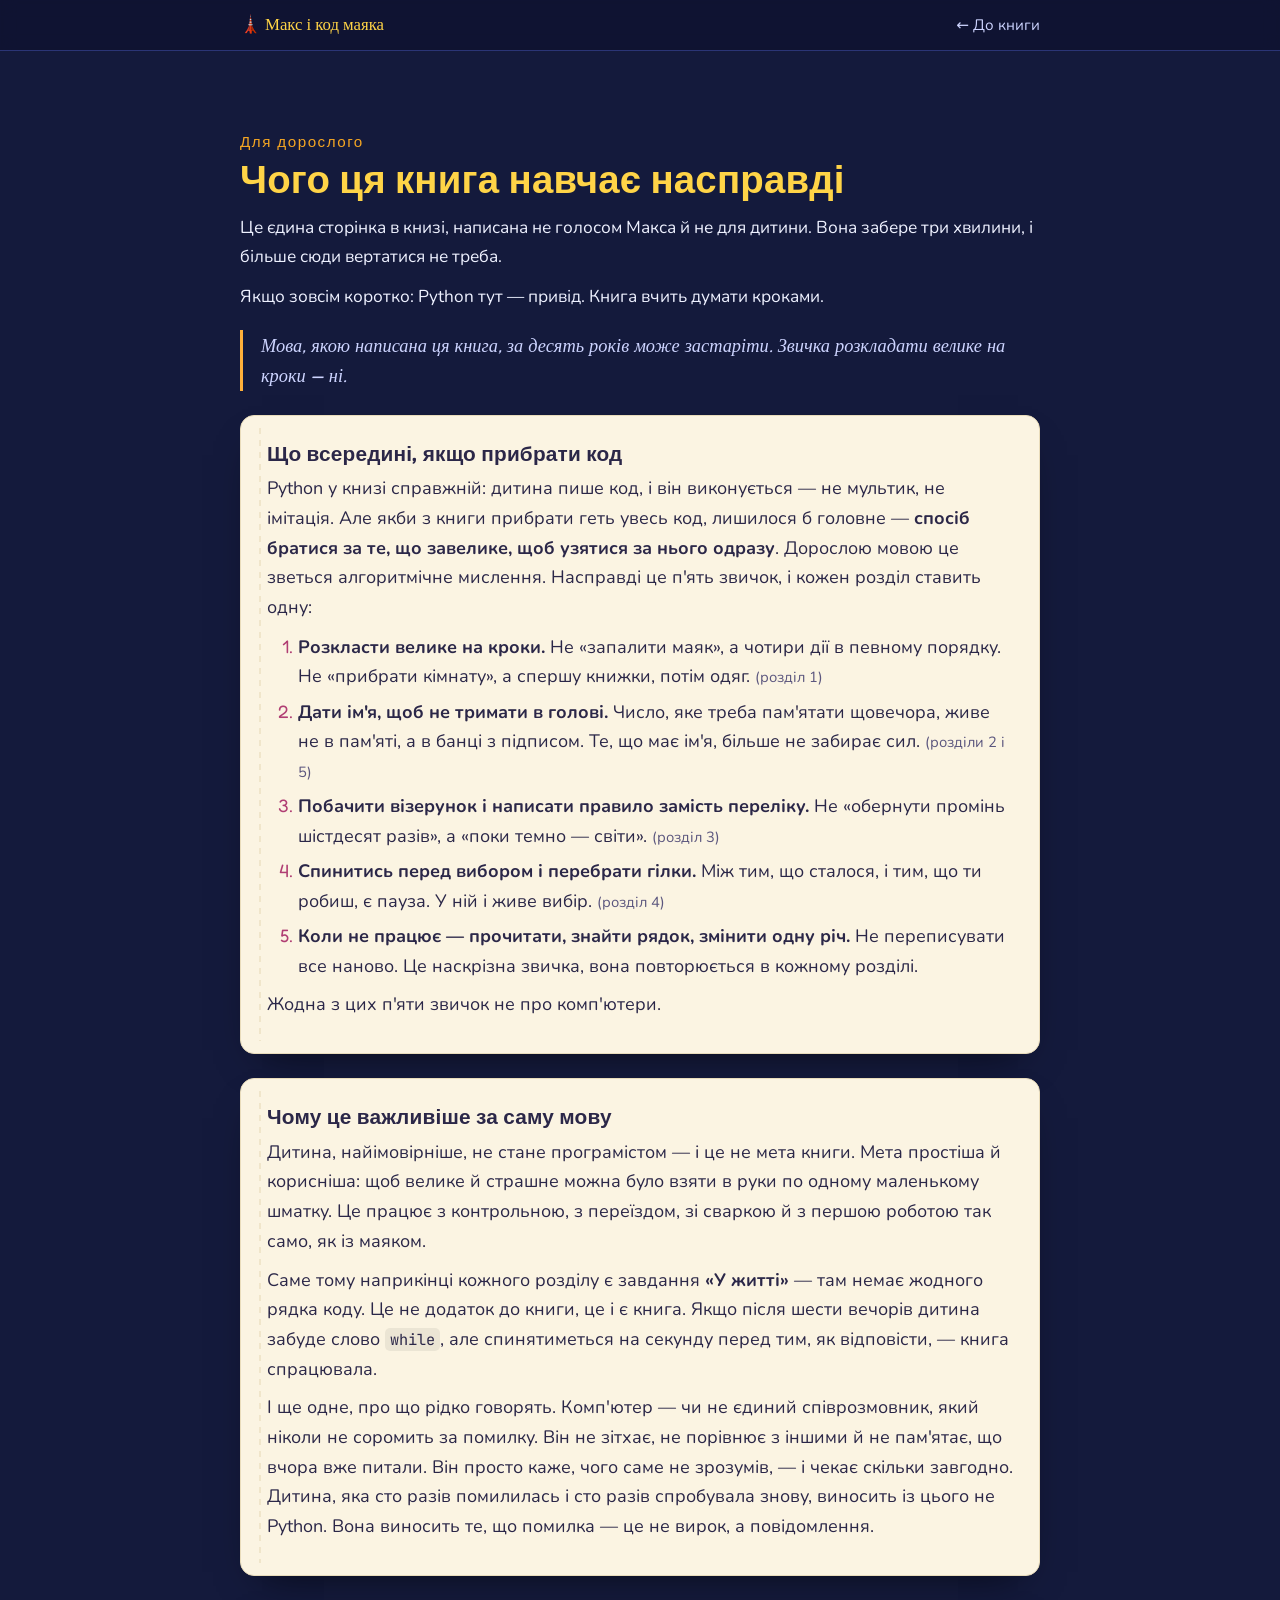
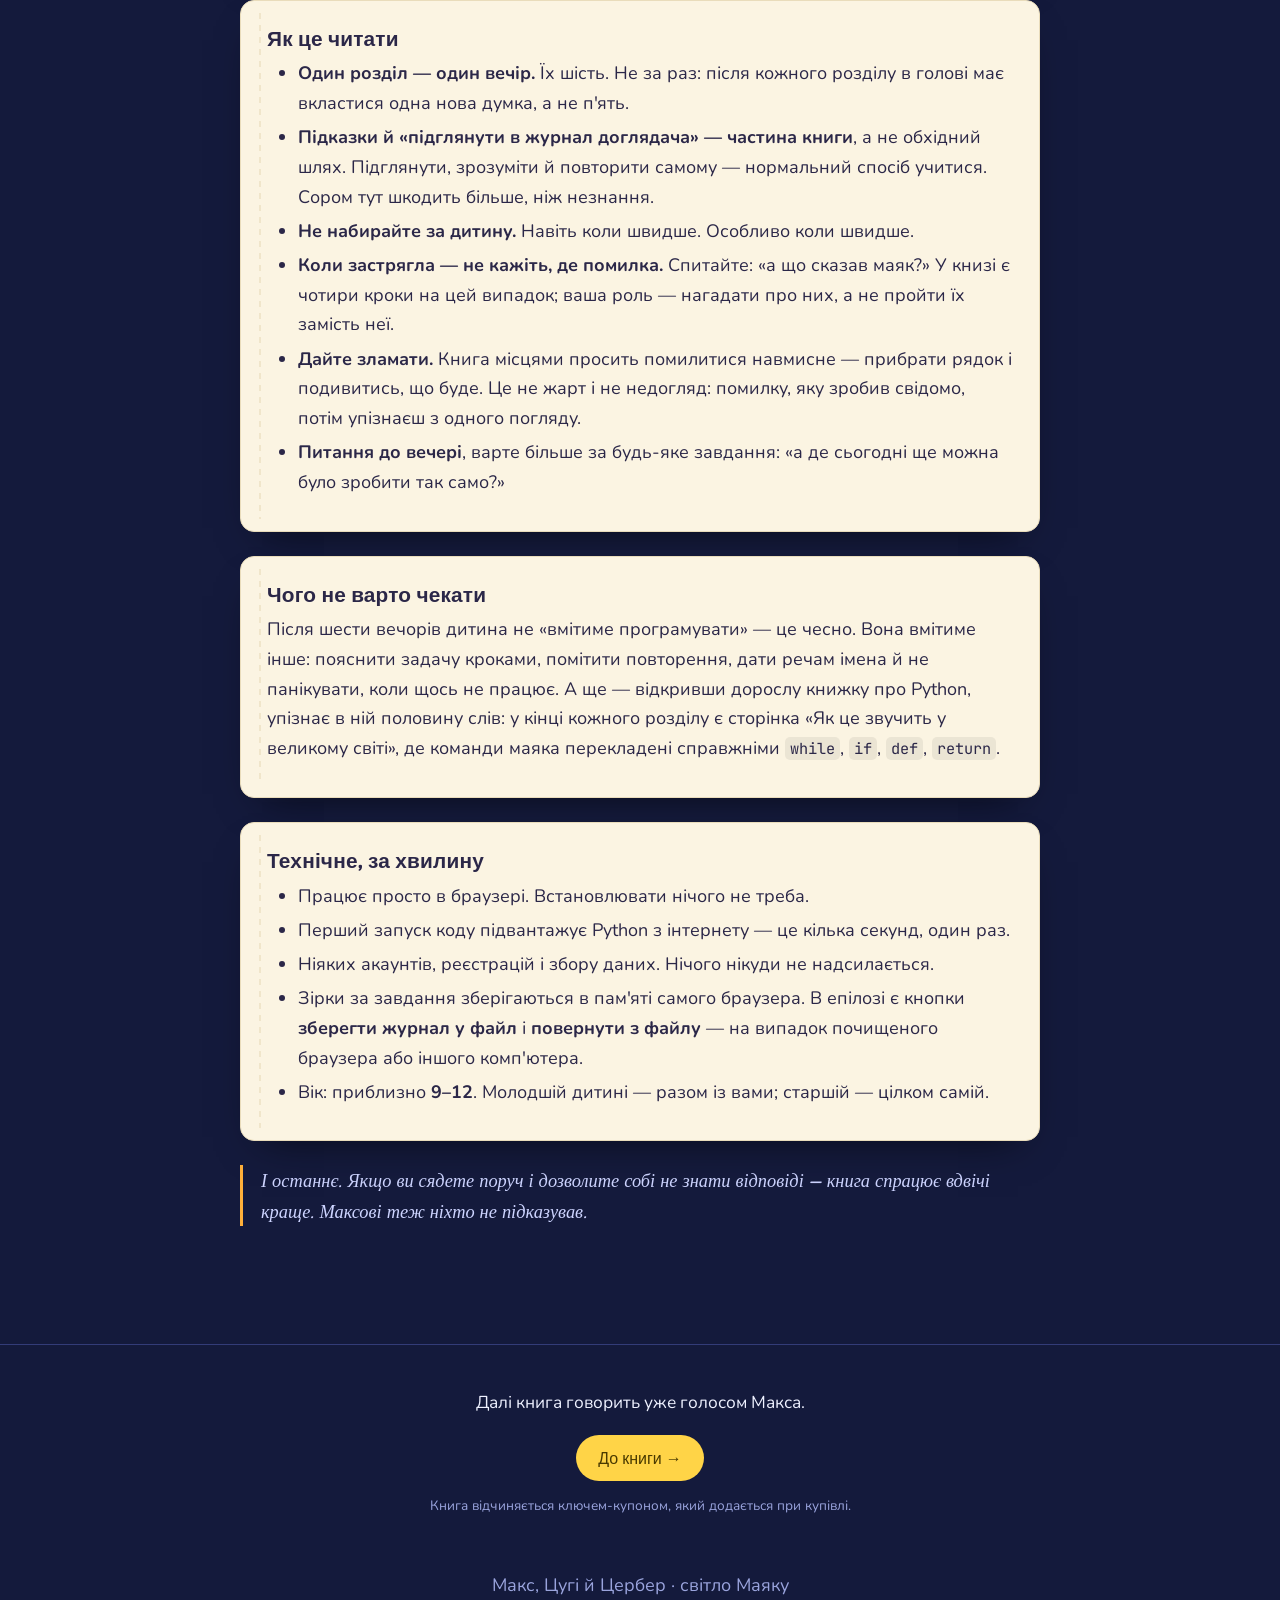
==== dlia-doroslogo.html @ 5ce46578 "adult" ====
<!DOCTYPE html>
<html lang="uk">
<head>
<meta charset="UTF-8">
<meta name="viewport" content="width=device-width, initial-scale=1.0">
<title>Для дорослого · Макс і код маяка</title>
<meta name="description" content="Чого ця книга навчає насправді: п'ять звичок алгоритмічного мислення, як читати книгу з дитиною, чого не варто чекати, вік і технічний мінімум.">
<link rel="preconnect" href="https://fonts.googleapis.com">
<link rel="preconnect" href="https://fonts.gstatic.com" crossorigin>
<link href="https://fonts.googleapis.com/css2?family=Fredoka:wght@400;500;600;700&family=Nunito:ital,wght@0,400;0,600;0,700;0,800;1,400;1,600&family=JetBrains+Mono:wght@400;500;700&display=swap" rel="stylesheet">
<link rel="stylesheet" href="css/style.css?v=20260918">
<!-- Ця сторінка навмисне без дверей маяка: дорослий має прочитати її до купівлі. -->
</head>
<body>

<div class="topbar"><div class="wrap">
  <a class="brand" href="index.html">🗼 Макс і код маяка</a>
  <nav><a href="index.html">← До книги</a></nav>
</div></div>

<!-- ===================== СТОРІНКА ДЛЯ ДОРОСЛОГО =====================
     Текст той самий, що й перший розділ книги — живе в content/story.js.
     data-only каже book.js намалювати тільки його.                     -->
<main id="book" data-only="dlia-doroslogo" style="padding-top:22px"></main>

<hr class="rule">

<div class="wrap center">
  <p class="story">Далі книга говорить уже голосом Макса.</p>
  <a class="btn-link" href="index.html">До книги →</a>
  <p class="mini" style="margin-top:14px">Книга відчиняється ключем-купоном, який додається при купівлі.</p>
</div>

<footer id="book-footer">Макс, Цугі й Цербер · світло Маяку</footer>

<script src="content/story.js?v=20260918"></script>
<script src="js/tasks.js?v=20260918"></script>
<script src="js/book.js?v=20260918"></script>
</body>
</html>
---- css/style.css ----
/* ==========================================================================
   Макс і код маяка — стилі
   ========================================================================== */
:root{
  --night:#141a3c;
  --night-2:#1d2555;
  --night-3:#28316b;
  --beam:#ffd447;
  --lamp:#ffb03a;
  --paper:#fbf4e2;
  --paper-edge:#e9dcbb;
  --ink:#2b2748;
  --ink-soft:#5b567e;
  --sunflower:#f5a623;
  --sea:#3fb3a5;
  --sea-deep:#2a8b80;
  --crimson:#e2574c;
  --cerb:#b98cff;
  --tsugi:#e9b949;
  --star:#c9d2ff;
}
*{box-sizing:border-box}
html{scroll-behavior:smooth}
body{
  margin:0;
  font-family:"Nunito",system-ui,sans-serif;
  color:#eef1ff;
  background:var(--night);
  line-height:1.65;
  font-size:18px;
  overflow-x:hidden;
}
img{max-width:100%}
.wrap{max-width:840px;margin:0 auto;padding:0 20px}
a{color:var(--beam)}

/* ---------- typography ---------- */
h1,h2,h3,h4,.display{font-family:"Fredoka",sans-serif;font-weight:600;line-height:1.14;letter-spacing:.2px}
h1{font-size:clamp(2.2rem,8vw,3.4rem);color:var(--beam);margin:.1em 0}
h2{font-size:clamp(1.7rem,5vw,2.4rem);color:var(--beam);margin:0 0 .15em}
h3{font-size:1.3rem;margin:1.4em 0 .35em;color:#fff}
.chapter-num{
  font-family:"Fredoka",sans-serif;font-size:.95rem;letter-spacing:1.5px;
  color:var(--sunflower);display:block;margin-bottom:.3em;
}

/* ---------- top bar ---------- */
.topbar{
  position:sticky;top:0;z-index:50;background:rgba(15,19,48,.82);
  backdrop-filter:blur(8px);border-bottom:1px solid #2b3576;
}
.topbar .wrap{display:flex;align-items:center;justify-content:space-between;padding:10px 20px}
.topbar .brand{font-family:"Fredoka";color:var(--beam);font-size:1.05rem;text-decoration:none}
.topbar nav a{color:#cdd4ff;text-decoration:none;margin-left:16px;font-size:.95rem}
.topbar nav a:hover{color:#fff}

/* ---------- sections ---------- */
section{padding:56px 0;position:relative}
.hook,.story{font-size:1.08rem}
.story p{margin:.7em 0}
.pull{
  font-family:"Fredoka";font-size:1.15rem;color:#cdd4ff;
  border-left:3px solid var(--lamp);padding-left:18px;margin:18px 0;font-style:italic;
}

/* ---------- postcard from Tsugi ---------- */
.postcard{
  background:linear-gradient(135deg,#2a3374,#1d2555);
  border:1px solid #46529c;border-radius:12px;padding:16px 20px;margin:22px 0;
  position:relative;
}
.postcard .from{
  font-family:"Fredoka";font-size:.85rem;color:var(--tsugi);display:flex;
  align-items:center;gap:8px;margin-bottom:4px;
}
.postcard p{margin:.2em 0;color:#e7ecff;font-style:italic}
.postcard .stamp{
  position:absolute;top:12px;right:14px;width:34px;height:40px;border-radius:4px;
  background:#e2574c22;border:1.5px dashed #e2574c;display:flex;align-items:center;
  justify-content:center;font-size:1.1rem;
}

/* ---------- journal (paper) ---------- */
.journal{
  background:var(--paper);color:var(--ink);border-radius:14px;
  padding:24px 26px;margin:24px 0;border:1px solid var(--paper-edge);
  box-shadow:0 18px 40px -22px rgba(0,0,0,.7);position:relative;
}
.journal::before{
  content:"";position:absolute;left:18px;top:12px;bottom:12px;width:2px;
  background:repeating-linear-gradient(var(--paper-edge) 0 6px,transparent 6px 12px);opacity:.6;
}
.journal h3{color:var(--ink);margin-top:.1em}
.journal p{margin:.5em 0}
.journal .small{color:var(--ink-soft);font-size:.92rem}
.journal code{background:#00000010;border-radius:5px;padding:1px 5px;font-family:"JetBrains Mono";font-size:.85em}

/* ---------- anatomy ---------- */
.anatomy{margin:18px 0 6px}
.anatomy-line{font-family:"JetBrains Mono",monospace;font-size:1.12rem;display:flex;flex-wrap:wrap;justify-content:center}
.tok{display:inline-flex;flex-direction:column;align-items:center;position:relative;padding:2px 1px}
.tok .glyph{padding:6px 8px;border-radius:8px;font-weight:500;white-space:pre}
.tok .cap{font-family:"Nunito";font-size:.8rem;line-height:1.25;margin-top:26px;max-width:140px;text-align:center;position:relative}
.tok .cap:empty{display:none}
.tok .cap::before{content:"";position:absolute;top:-22px;left:50%;width:2px;height:18px;background:currentColor;opacity:.5;transform:translateX(-50%)}
.tok.t-kw .glyph{background:#fff2cf;color:#a5741a}.tok.t-kw .cap{color:#a5741a}
.tok.t-fn .glyph{background:#d4f5ef;color:#1c7a6e}.tok.t-fn .cap{color:#1c7a6e}
.tok.t-num .glyph{background:#ffe0ee;color:#b03e73}.tok.t-num .cap{color:#b03e73}
.tok.t-str .glyph{background:#e3f5d6;color:#4a7a2c}.tok.t-str .cap{color:#4a7a2c}
.tok.t-punc .glyph{background:#e7e9fb;color:#5b567e}.tok.t-punc .cap{color:#7a75a0}

/* ---------- diagrams ---------- */
.diagram{margin:20px 0;text-align:center}
.diagram svg{max-width:100%;height:auto}
.legend{display:flex;flex-wrap:wrap;gap:12px 20px;justify-content:center;margin:10px 0;font-size:.9rem;color:var(--ink-soft)}
.legend div{display:flex;align-items:center;gap:8px}
.legend .chip{width:34px;height:22px;flex:none}

/* ==========================================================================
   Пісочниця (sandbox)
   ========================================================================== */
.sandbox{
  background:linear-gradient(180deg,var(--night-2),var(--night-3));
  border:1px solid #3a4699;border-radius:16px;padding:18px;margin:26px 0;
}
.sandbox .sb-head{display:flex;align-items:center;justify-content:space-between;gap:10px;flex-wrap:wrap;margin-bottom:10px}
.sandbox .sb-title{font-family:"Fredoka";color:var(--beam);font-size:1.1rem}
.sandbox .sb-grid{display:grid;grid-template-columns:1fr;gap:14px}
@media(min-width:760px){.sandbox .sb-grid{grid-template-columns:1.1fr .9fr}}

.sb-editor{position:relative;border-radius:10px;overflow:hidden;border:1px solid #2b3576;background:#141a3c}
.sb-editor textarea{
  width:100%;min-height:150px;resize:vertical;border:none;outline:none;
  background:transparent;color:#e7ecff;font-family:"JetBrains Mono",monospace;
  font-size:.95rem;line-height:1.7;padding:14px;tab-size:4;white-space:pre;
}
.sb-controls{display:flex;gap:8px;flex-wrap:wrap;margin-top:8px}

.sb-stage{background:#0f1330;border:1px solid #2b3576;border-radius:10px;padding:12px;display:flex;flex-direction:column;align-items:center;gap:8px}
.beam-stage{position:relative;width:170px;height:170px}
.beam-rot{position:absolute;inset:0;transition:transform .5s ease}
.status{font-family:"JetBrains Mono";font-size:.82rem;color:#c7cffb;width:100%}
.status b{color:var(--beam);font-weight:500}

.console{
  font-family:"JetBrains Mono";font-size:.85rem;background:#0c1029;border:1px solid #2b3576;
  border-radius:10px;padding:10px 12px;margin-top:10px;min-height:2.2em;white-space:pre-wrap;
  color:#c7cffb;max-height:180px;overflow:auto;
}
.console .err{color:#ffb3ad}
.console .ok{color:#8ff0c2}
.console .cat{color:var(--tsugi)}

/* ---------- buttons ---------- */
button.btn{
  font-family:"Fredoka",sans-serif;font-size:1rem;cursor:pointer;background:var(--beam);
  color:#4a3a00;border:none;border-radius:999px;padding:9px 20px;transition:transform .1s,filter .15s;
}
button.btn:hover{filter:brightness(1.06)}
button.btn:active{transform:translateY(1px)}
button.btn.ghost{background:transparent;color:#dfe4ff;border:1.5px solid #5b66c4}
button.btn.small{padding:7px 14px;font-size:.9rem}
button.btn:disabled{opacity:.5;cursor:default}
button.btn:focus-visible,select:focus-visible,textarea:focus-visible{outline:3px solid #fff;outline-offset:2px}
select.pick{font-family:"Nunito";font-size:.95rem;padding:8px 12px;border-radius:10px;border:1.5px solid #5b66c4;background:#eef1ff;color:var(--ink)}

/* ---------- applied box ---------- */
.applied{background:rgba(63,179,165,.12);border:1px solid var(--sea);border-radius:12px;padding:16px 20px;margin:22px 0}
.applied .tag{font-family:"Fredoka";font-size:.85rem;color:var(--sea);display:block;margin-bottom:2px}

/* ---------- secret ---------- */
.secret{background:#0f1330;border:1px dashed #5b66c4;border-radius:14px;padding:22px;margin:24px 0;color:#c7cffb}
.secret h3{color:var(--tsugi)}

hr.rule{border:none;border-top:1px solid #333c78;margin:44px 0}
.center{text-align:center}
.mini{font-size:.85rem;color:#9aa4dd}
footer{padding:40px 0 60px;text-align:center;color:#9aa4dd}

@media (max-width:560px){
  body{font-size:17px}
  .journal{padding:20px 18px}
  .anatomy-line{font-size:1rem}
  .tok .cap{max-width:100px;font-size:.72rem}
}
@media (prefers-reduced-motion:reduce){
  .beam-sweep{animation:none!important}
  html{scroll-behavior:auto}
  .beam-rot{transition:none}
}

/* ==========================================================================
   Двері маяка — екран з купоном
   ========================================================================== */
.gate{
  position:fixed;inset:0;z-index:1000;display:flex;align-items:center;justify-content:center;
  padding:24px;background:radial-gradient(120% 90% at 50% 25%,#25306e 0%,#0e1330 70%);
  transition:opacity .5s ease;
}
html.unlocked .gate{display:none}
html.gated{overflow:hidden}
.gate.open{opacity:0;pointer-events:none}
.gate-card{
  max-width:420px;width:100%;text-align:center;background:rgba(20,26,60,.6);
  border:1px solid #3a4699;border-radius:18px;padding:30px 26px;
  box-shadow:0 30px 60px -30px rgba(0,0,0,.8);
}
.gate-card h1{font-size:1.9rem;margin:.2em 0 .1em}
.gate-card p{color:#cdd4ff;margin:.4em 0}
.gate-row{display:flex;gap:8px;margin:16px 0 6px;flex-wrap:wrap;justify-content:center}
.gate-row input{
  flex:1;min-width:160px;font-family:"JetBrains Mono";font-size:1.05rem;text-align:center;
  padding:11px 14px;border-radius:12px;border:1.5px solid #5b66c4;background:#0f1330;color:#fff;
  letter-spacing:1px;
}
.gate-row input:focus-visible{outline:3px solid var(--beam);outline-offset:2px}
.gate-fb{min-height:1.4em;font-weight:700;margin-top:6px}
.gate-fb.ok{color:#8ff0c2}
.gate-fb.no{color:#ffb3ad}
.gate .beam-on{transition:opacity .6s ease}
/* єдині відчинені двері: сторінка для дорослого, ще до купівлі */
.gate-open{margin:14px 0 0;font-size:.9rem;line-height:1.45}
.gate-open a{color:var(--beam);text-decoration:none;border-bottom:1px dotted currentColor}
.gate-open a:hover{color:#fff}

/* ==========================================================================
   Записка Макса — голос оповідача на полях журналу
   ========================================================================== */
.maxnote{
  background:rgba(233,185,73,.10);border:1px dashed var(--tsugi);border-radius:12px;
  padding:14px 18px;margin:22px 0;color:#f2e9d4;font-style:italic;
}
.maxnote .who{
  font-family:"Fredoka";font-style:normal;font-size:.85rem;color:var(--tsugi);
  display:block;margin-bottom:2px;
}
.maxnote p{margin:.3em 0}

/* ---------- списки в журналі ---------- */
.journal ul,.journal ol{margin:.5em 0 .5em 1.1em;padding-left:.6em}
.journal li{margin:.25em 0}
.journal ol li::marker{font-family:"Fredoka";color:#b03e73}

/* ---------- банки з насінням біля маяка ---------- */
.jars{display:flex;gap:10px;flex-wrap:wrap;justify-content:center;width:100%}
.jar{
  display:flex;flex-direction:column;align-items:center;gap:1px;
  font-family:"JetBrains Mono";font-size:.72rem;color:#c7cffb;
}
.jar-name{color:#9aa4dd}
.jar-count{color:var(--beam);font-weight:500;font-size:.85rem;line-height:1}

.sb-controls .hint{align-self:center;opacity:.7}
@media (max-width:560px){.sb-controls .hint{display:none}}

/* ---------- посилання, що виглядає кнопкою ---------- */
.btn-link,a.btn{
  display:inline-block;font-family:"Fredoka",sans-serif;font-size:1rem;text-decoration:none;
  background:var(--beam);color:#4a3a00;border-radius:999px;padding:10px 22px;
  transition:filter .15s,transform .1s;
}
.btn-link:hover,a.btn:hover{filter:brightness(1.06)}
.btn-link:active,a.btn:active{transform:translateY(1px)}

/* ==========================================================================
   Завдання — те, що дитина робить сама
   ========================================================================== */
.task{
  background:rgba(63,179,165,.07);border:1px solid #3a4699;border-left:4px solid var(--sea);
  border-radius:14px;padding:18px 20px;margin:28px 0;scroll-margin-top:70px;
}
.task.done{border-left-color:var(--beam);background:rgba(255,212,71,.07)}
.task-head{display:flex;align-items:baseline;gap:10px;flex-wrap:wrap}
.task-head h3{margin:0;color:#fff;font-size:1.2rem;flex:1}
.task-tag{
  font-family:"Fredoka";font-size:.78rem;letter-spacing:1.2px;text-transform:uppercase;
  color:var(--sea);border:1px solid var(--sea);border-radius:999px;padding:2px 10px;
}
.task .star{font-size:1.3rem;color:var(--beam);line-height:1}
.task-goal{margin:8px 0 2px;color:#e7ecff}
.task-goal code{background:#00000030;border-radius:5px;padding:1px 5px;font-family:"JetBrains Mono";font-size:.85em}
.task .sandbox{margin:14px 0 10px}

.hint{
  background:#0f1330;border:1px dashed #5b66c4;border-radius:10px;
  padding:8px 14px;margin:8px 0;color:#c7cffb;font-size:.95rem;
}
.hint summary{cursor:pointer;font-family:"Fredoka";color:var(--tsugi);list-style:none}
.hint summary::-webkit-details-marker{display:none}
.hint summary::before{content:"▸ ";color:var(--tsugi)}
.hint[open] summary::before{content:"▾ "}
.hint > div,.hint pre{margin:8px 0 4px}
.hint pre{
  background:#0c1029;border:1px solid #2b3576;border-radius:8px;padding:10px 12px;
  overflow:auto;font-family:"JetBrains Mono";font-size:.85rem;color:#e7ecff;
}
.hint code{font-family:"JetBrains Mono"}

/* вердикт маяка після запуску */
.verdict{border-radius:10px;padding:10px 14px;margin-top:10px;font-size:.95rem}
.verdict.ok{background:rgba(143,240,194,.12);border:1px solid #8ff0c2;color:#c9ffe6}
.verdict.no{background:rgba(255,179,173,.10);border:1px solid #ffb3ad;color:#ffdad7}
.verdict ul{margin:6px 0 0 1.1em;padding:0}
.verdict li{margin:.2em 0}
.verdict code{background:#00000030;border-radius:5px;padding:1px 5px;font-family:"JetBrains Mono";font-size:.85em}

/* галочка «я спробував» у блоці «У житті» */
.applied .did{
  display:flex;align-items:center;gap:8px;margin-top:10px;
  font-size:.92rem;color:#bfe9e2;cursor:pointer;
}
.applied .did input{width:18px;height:18px;accent-color:var(--sea);cursor:pointer}

/* журнал завдань в епілозі */
.progress-box{
  background:#0f1330;border:1px solid #3a4699;border-radius:14px;padding:20px 22px;margin:26px 0;
}
.progress-box h3{margin-top:0;color:var(--beam)}
.progress-box h4{font-family:"Fredoka";font-size:1rem;color:#cdd4ff;margin:14px 0 4px}
.progress-box .count{color:#cdd4ff;margin:0}
.progress-list{list-style:none;margin:0;padding:0}
.progress-list li{display:flex;align-items:baseline;gap:8px;padding:3px 0;flex-wrap:wrap}
.progress-list .mark{color:var(--beam)}
.progress-list li.done a{color:#8ff0c2}
.progress-list a{color:#dfe4ff;text-decoration:none;border-bottom:1px dotted #5b66c4}
.progress-list .where{color:#7d86c0;font-size:.82rem;margin-left:auto}
.progress-box .small{color:#9aa4dd;font-size:.85rem;margin-bottom:0}

/* ==========================================================================
   Опори для читача: «коротше кажучи», слово на полях, міст до Python,
   картка «коли не працює» — і палітра команд над пісочницею.
   ========================================================================== */

/* ---------- «Коротше кажучи» — якір після складного місця ---------- */
.gist{
  background:rgba(255,212,71,.10);border-left:4px solid var(--beam);border-radius:0 10px 10px 0;
  padding:10px 16px;margin:14px 0;color:#f6efdb;
}
.gist > span{
  font-family:"Fredoka";color:var(--beam);font-size:.85rem;display:block;margin-bottom:1px;
}
.gist code{background:#00000030;border-radius:5px;padding:1px 5px;font-family:"JetBrains Mono";font-size:.85em}

/* ---------- слово на полях ---------- */
.word{
  border-left:3px dotted var(--sunflower);background:rgba(245,166,35,.07);
  border-radius:0 10px 10px 0;padding:8px 16px;margin:12px 0;
  font-size:.94rem;color:#f0e4cf;
}
.word b{font-family:"Fredoka";color:var(--sunflower);font-weight:600}

/* ---------- міст до справжнього Python ---------- */
.bridge{
  background:rgba(91,102,196,.12);border:1px solid #5b66c4;border-radius:12px;
  padding:16px 20px;margin:24px 0;
}
.bridge > .tag{
  font-family:"Fredoka";font-size:.85rem;color:#a9b4ff;display:block;margin-bottom:8px;
}
.bridge table{width:100%;border-collapse:collapse;font-size:.95rem}
.bridge td{padding:5px 8px 5px 0;vertical-align:baseline;border-top:1px solid #333c78}
.bridge tr:first-child td{border-top:none}
.bridge .ours{color:#e7ecff;white-space:nowrap}
.bridge .arrow{color:#7d86c0;width:1.6em;text-align:center}
.bridge .theirs code{
  font-family:"JetBrains Mono";font-size:.88em;background:#00000040;color:var(--beam);
  border-radius:5px;padding:2px 7px;white-space:nowrap;
}
.bridge .note{color:#9aa4dd;font-size:.86rem;padding-left:10px}
.bridge .small{margin:10px 0 0;color:#c7cffb}
@media (max-width:560px){
  .bridge .note{display:none}
  .bridge .ours{white-space:normal}
}

/* ---------- картка «коли не працює» ---------- */
.debugcard{
  background:rgba(226,87,76,.08);border:1px solid var(--crimson);border-radius:12px;
  padding:16px 20px;margin:24px 0;
}
.debugcard > .tag{
  font-family:"Fredoka";font-size:.9rem;color:#ff9d95;display:block;margin-bottom:6px;
}
.debugcard ol{margin:.4em 0 .4em 1.1em;padding-left:.6em}
.debugcard li{margin:.35em 0}
.debugcard li::marker{font-family:"Fredoka";color:var(--crimson)}
.debugcard .small{margin:10px 0 0;color:#e8d5d3}

/* ---------- плашка «Полагодь» ---------- */
.task-tag.fix{background:rgba(226,87,76,.2);color:#ff9d95;border-color:var(--crimson)}
.task.fix{border-left-color:var(--crimson);background:rgba(226,87,76,.06)}
.task.fix.done{border-left-color:var(--beam);background:rgba(255,212,71,.07)}

/* ---------- палітра команд над редактором ---------- */
.palette{
  background:rgba(15,19,48,.5);border:1px solid #333c78;border-radius:12px;
  padding:8px 12px;margin-bottom:10px;
}
.palette > summary{
  cursor:pointer;list-style:none;font-family:"Fredoka";font-size:.9rem;color:#a9b4ff;
}
.palette > summary::-webkit-details-marker{display:none}
.palette > summary::before{content:"▸ ";color:#7d86c0}
.palette[open] > summary::before{content:"▾ "}
.palette-body{margin-top:8px;display:flex;flex-direction:column;gap:7px}
.palette-grp{display:flex;flex-wrap:wrap;gap:5px;align-items:center}
.palette-name{
  font-family:"Fredoka";font-size:.75rem;color:#7d86c0;width:5.4em;flex:none;
}
button.chip-cmd{
  font-family:"JetBrains Mono",monospace;font-size:.78rem;cursor:pointer;
  background:#1b2250;color:#dfe4ff;border:1px solid #3a4699;border-radius:8px;
  padding:4px 9px;transition:background .12s,transform .08s;
}
button.chip-cmd:hover{background:#2b3576;color:#fff}
button.chip-cmd:active{transform:translateY(1px)}
button.chip-cmd:focus-visible{outline:3px solid var(--beam);outline-offset:2px}
@media (max-width:560px){
  .palette-name{width:100%;margin-bottom:-2px}
  button.chip-cmd{font-size:.74rem;padding:5px 8px}
}

/* ---------- голос Цербера в журналі пісочниці ---------- */
.console .cerb{color:var(--cerb)}

/* ---------- зберегти / повернути журнал зірок ---------- */
.progress-keep{display:flex;gap:8px;flex-wrap:wrap;margin:14px 0 4px}
.progress-keep .btn{display:inline-block;cursor:pointer}
label.btn.ghost{
  font-family:"Fredoka",sans-serif;font-size:.9rem;background:transparent;color:#dfe4ff;
  border:1.5px solid #5b66c4;border-radius:999px;padding:7px 14px;
}
label.btn.ghost:hover{filter:brightness(1.1)}
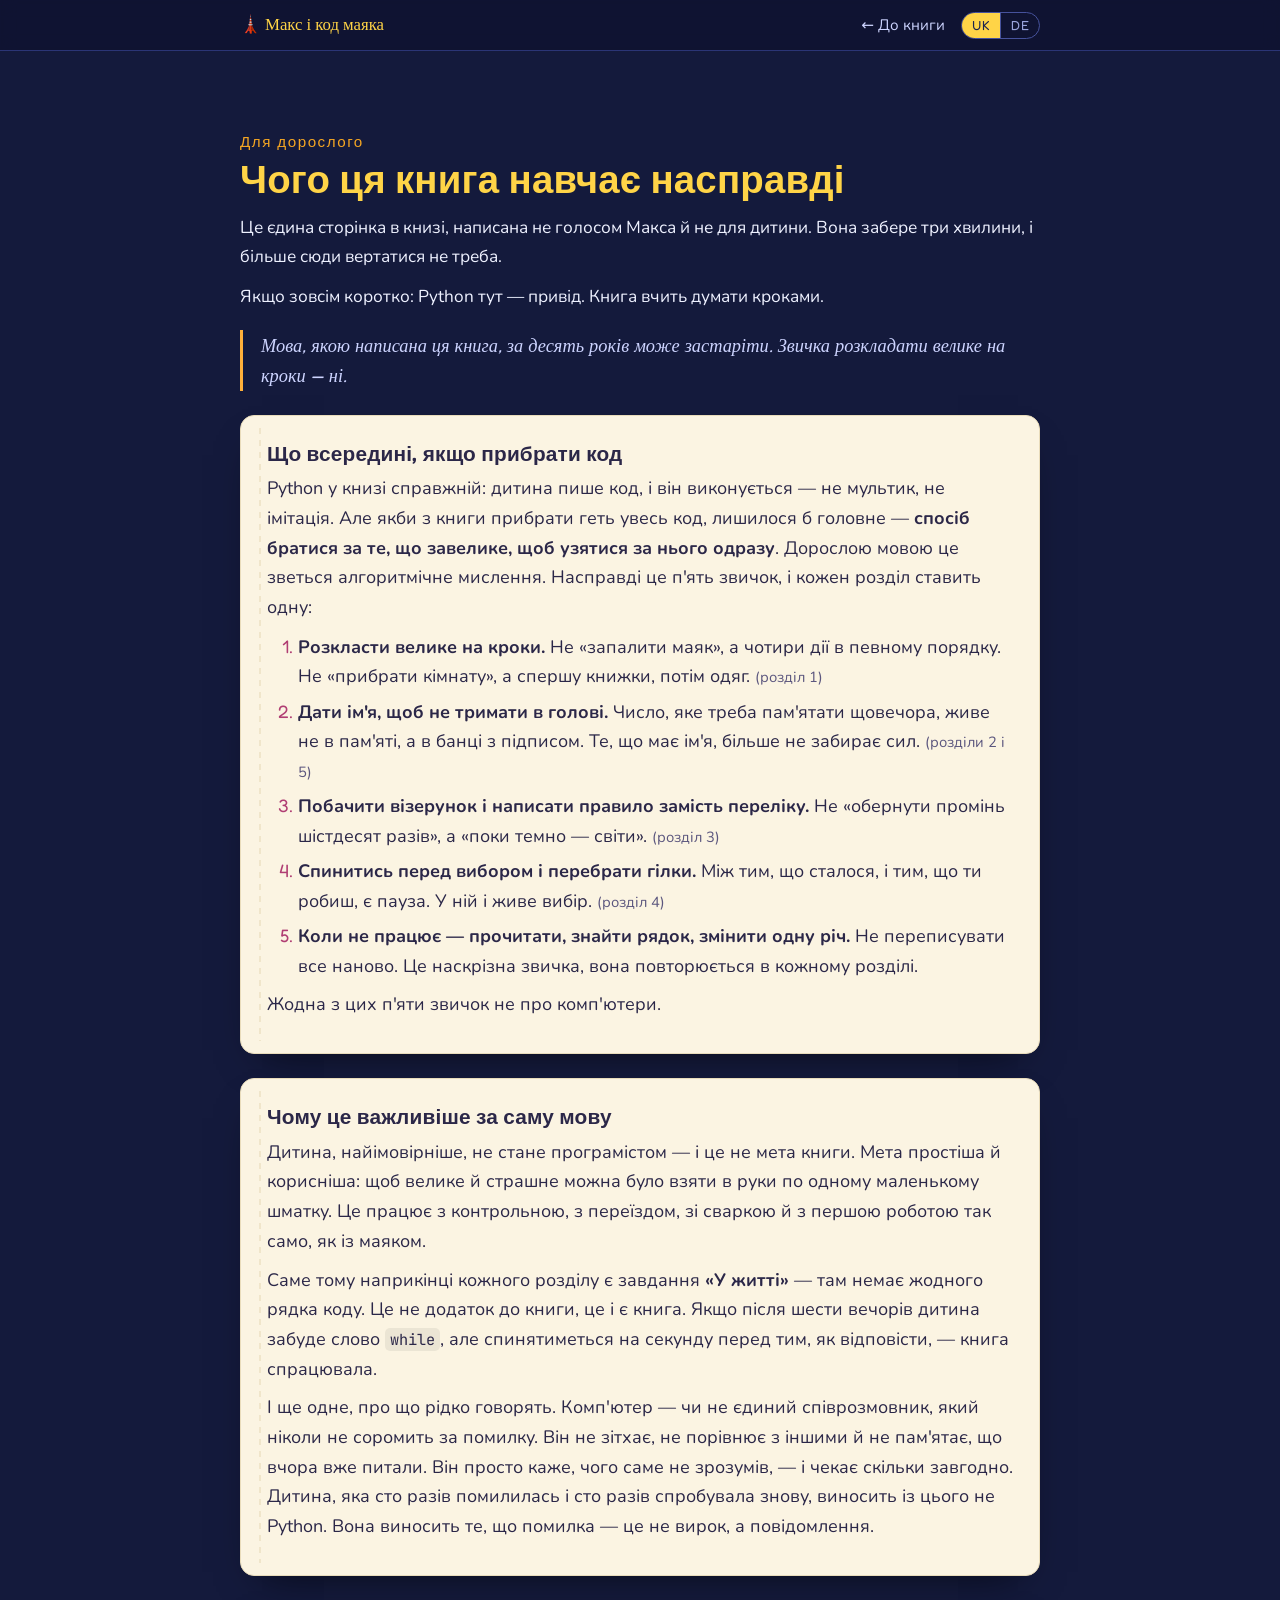
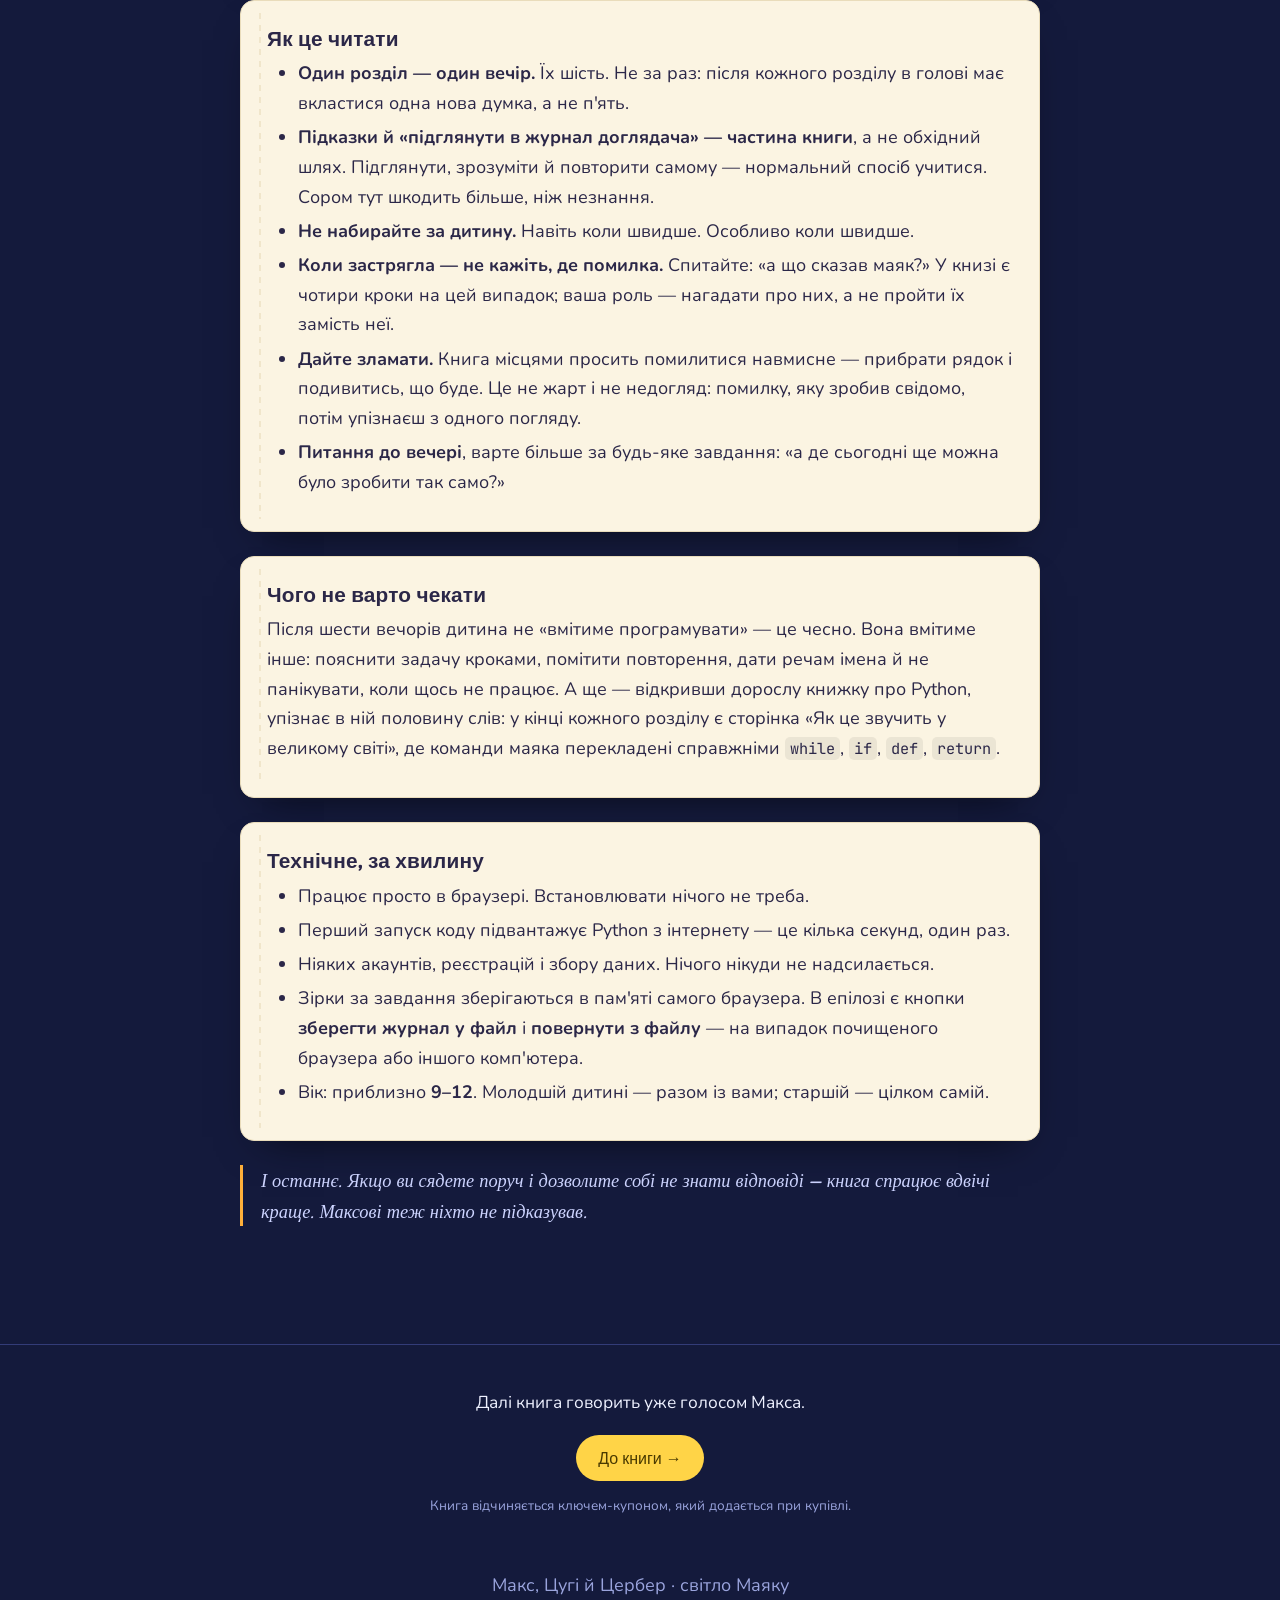
==== commit 35a10ba9: "de" ====
--- a/dlia-doroslogo.html
+++ b/dlia-doroslogo.html
@@ -1,40 +1,40 @@
 <!DOCTYPE html>
-<html lang="uk">
+<html lang="uk" class="i18n-boot" data-page="adult">
 <head>
 <meta charset="UTF-8">
 <meta name="viewport" content="width=device-width, initial-scale=1.0">
-<title>Для дорослого · Макс і код маяка</title>
+<title>Для дорослого · Für Erwachsene</title>
 <meta name="description" content="Чого ця книга навчає насправді: п'ять звичок алгоритмічного мислення, як читати книгу з дитиною, чого не варто чекати, вік і технічний мінімум.">
 <link rel="preconnect" href="https://fonts.googleapis.com">
 <link rel="preconnect" href="https://fonts.gstatic.com" crossorigin>
 <link href="https://fonts.googleapis.com/css2?family=Fredoka:wght@400;500;600;700&family=Nunito:ital,wght@0,400;0,600;0,700;0,800;1,400;1,600&family=JetBrains+Mono:wght@400;500;700&display=swap" rel="stylesheet">
-<link rel="stylesheet" href="css/style.css?v=20260918">
+<link rel="stylesheet" href="css/style.css?v=20260918.d0d5db">
 <!-- Ця сторінка навмисне без дверей маяка: дорослий має прочитати її до купівлі. -->
+<script src="js/lang/uk.js?v=20260918.d0d5db"></script>
+<script src="js/lang/de.js?v=20260918.d0d5db"></script>
+<script src="js/i18n.js?v=20260918.d0d5db" data-book></script>
 </head>
 <body>
 
-<div class="topbar"><div class="wrap">
-  <a class="brand" href="index.html">🗼 Макс і код маяка</a>
-  <nav><a href="index.html">← До книги</a></nav>
-</div></div>
+<div data-topbar data-nav="back" data-home="index.html"></div>
 
 <!-- ===================== СТОРІНКА ДЛЯ ДОРОСЛОГО =====================
-     Текст той самий, що й перший розділ книги — живе в content/story.js.
+     Текст той самий, що й перший розділ книги — живе в content/story.<мова>.js.
      data-only каже book.js намалювати тільки його.                     -->
 <main id="book" data-only="dlia-doroslogo" style="padding-top:22px"></main>
 
 <hr class="rule">
 
 <div class="wrap center">
-  <p class="story">Далі книга говорить уже голосом Макса.</p>
-  <a class="btn-link" href="index.html">До книги →</a>
-  <p class="mini" style="margin-top:14px">Книга відчиняється ключем-купоном, який додається при купівлі.</p>
+  <p class="story" data-i18n="adultPage.lead"></p>
+  <a class="btn-link" href="index.html" data-i18n="adultPage.cta"></a>
+  <p class="mini" data-i18n="adultPage.mini" style="margin-top:14px"></p>
 </div>
 
-<footer id="book-footer">Макс, Цугі й Цербер · світло Маяку</footer>
+<footer id="book-footer" data-i18n="meta.footer"></footer>
 
-<script src="content/story.js?v=20260918"></script>
-<script src="js/tasks.js?v=20260918"></script>
-<script src="js/book.js?v=20260918"></script>
+<script src="js/dsl.js?v=20260918.d0d5db"></script>
+<script src="js/tasks.js?v=20260918.d0d5db"></script>
+<script src="js/book.js?v=20260918.d0d5db"></script>
 </body>
 </html>
--- a/css/style.css
+++ b/css/style.css
@@ -44,6 +44,12 @@
   color:var(--sunflower);display:block;margin-bottom:.3em;
 }
 
+/* ---------- поки не вибрано мову ----------
+   Книга двомовна, і слова підставляються скриптом. Щоб читач не побачив
+   спалах чужої мови, сторінка ховається на ті кілька мілісекунд, поки
+   js/i18n.js не проставить свої підписи. */
+html.i18n-boot body{visibility:hidden}
+
 /* ---------- top bar ---------- */
 .topbar{
   position:sticky;top:0;z-index:50;background:rgba(15,19,48,.82);
@@ -53,6 +59,35 @@
 .topbar .brand{font-family:"Fredoka";color:var(--beam);font-size:1.05rem;text-decoration:none}
 .topbar nav a{color:#cdd4ff;text-decoration:none;margin-left:16px;font-size:.95rem}
 .topbar nav a:hover{color:#fff}
+
+/* ---------- перемикач мови ---------- */
+.langpick{
+  display:inline-flex;align-items:center;margin-left:16px;
+  border:1px solid #46529c;border-radius:999px;overflow:hidden;vertical-align:middle;
+}
+.langpick .lang{
+  margin:0;padding:3px 10px;font-size:.82rem;font-family:"Fredoka",sans-serif;
+  letter-spacing:.5px;color:#9aa4dd;text-decoration:none;line-height:1.5;border-bottom:0;
+}
+.langpick .lang + .lang{border-left:1px solid #46529c}
+.langpick .lang:hover{color:#fff;background:#2b357655}
+.langpick .lang.on{background:var(--beam);color:#1b2350}
+/* той самий перемикач на дверях маяка — до книги ще не пускають,
+   а мову вибрати вже треба */
+.gate-lang{margin:18px 0 0}
+.gate-lang .langpick{margin-left:0}
+.brand-short{display:none}
+@media (max-width:620px){
+  /* довгі назви книжки не мають з'їдати півекрана */
+  .topbar .wrap{flex-wrap:wrap;gap:4px 0;padding:8px 20px}
+  .topbar .brand{font-size:.95rem}
+  .brand-full{display:none}
+  .brand-short{display:inline}
+  .topbar nav{display:flex;align-items:center;flex-wrap:wrap}
+  .topbar nav a{margin-left:0;margin-right:12px;font-size:.9rem}
+  .langpick{margin-left:0}
+  .topbar nav .langpick .lang{margin:0}
+}
 
 /* ---------- sections ---------- */
 section{padding:56px 0;position:relative}
